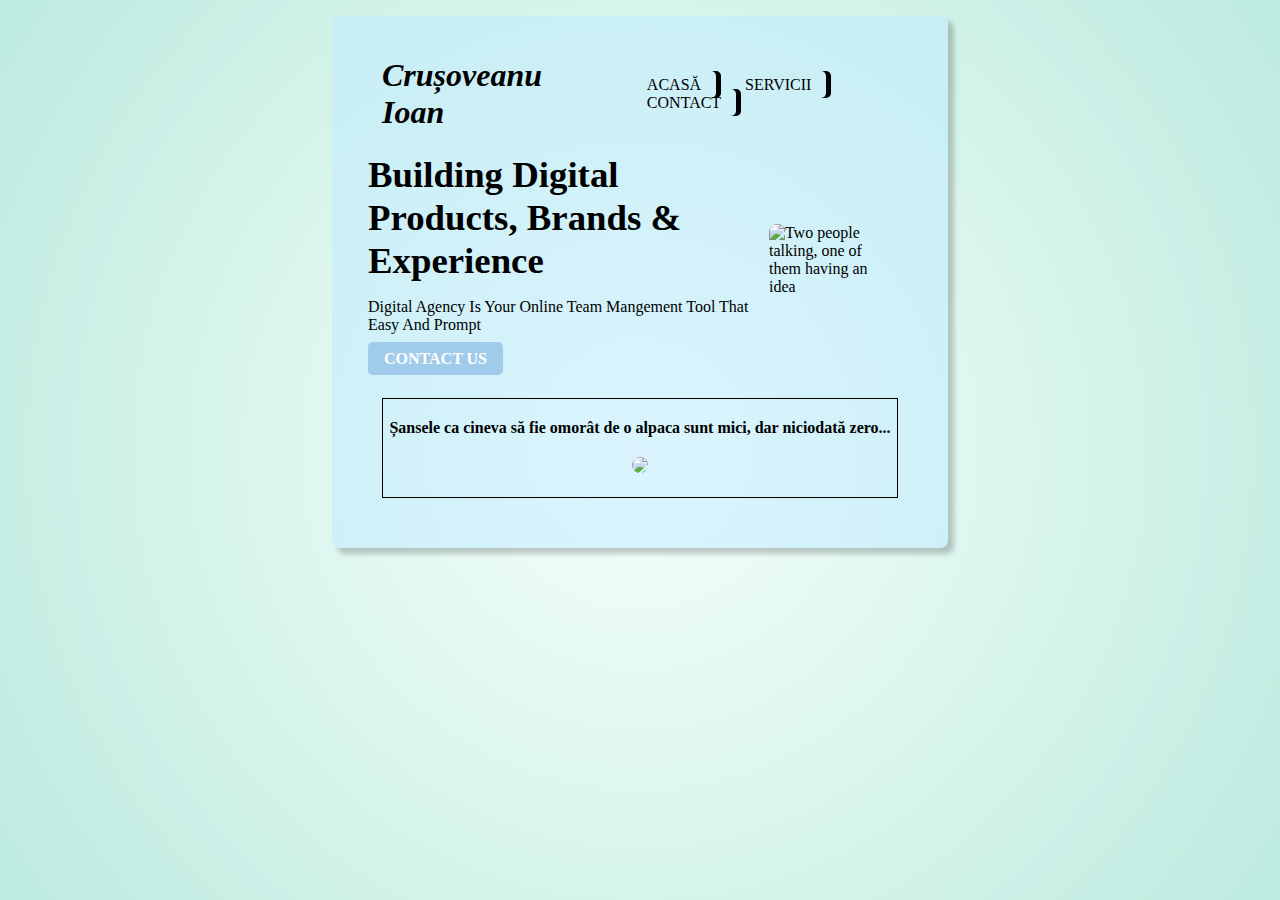
==== index.html @ bdad702a "done" ====
<!DOCTYPE html>
<html lang="en">
  <head>
    <meta charset="UTF-8" />
    <meta name="viewport" content="width=device-width, initial-scale=1.0" />
    <meta http-equiv="X-UA-Compatible" content="ie=edge" />
    <title>Temă CSS</title>
    <link rel="stylesheet" href="style.css"
  </head>
  <body>
    <div class="continut" id="#acasa">
      <header class="site-header">
        <h1>Crușoveanu Ioan</h1>
        <nav class="navigation">
          <a href="#acasa" class="nav-b">Acasă</a>
          <a href="#servicii" class="nav-b">Servicii</a>
          <a href="#contact" class="nav-b">Contact</a>
        </nav>
      </header>
	  <div class="ad">
                <div class="text-ad">
                    <div class="title-ad">building digital products, brands & experience</div>
                    <div class="description-ad">digital agency is your online team mangement tool that easy and prompt
                    </div>
                    <a class="contact-ad" href="#">Contact us</a>
                </div>
            <img src="https://i.imgur.com/SOwjdjD.png" alt="Two people talking, one of them having an idea" class="photo-ad">
      </div>
      <div class="box">
        Șansele ca cineva să fie omorât de o alpaca sunt mici, dar niciodată
        zero...
        <img src="https://i.imgur.com/QLf57qG.png" />
      </div>
    </div>
  </body>
</html>
---- style.css ----
html,
body {
  margin: 0;
  height: 100%;
  overflow: hidden;
}
body {
  background: radial-gradient(circle, #f6fffc, #bdebdf);
}
h1 {
  font-style: italic;
  padding-left: 1.875rem;
}
.site-header {
  display: flex;
  justify-content: space-between;
  align-items: center;
}
.nav-b {
  text-decoration: none;
  color: black;
  padding: 0.313rem 0.938rem;
  margin-inline: 0.313rem;
  box-shadow: 0.313rem 0px black;
  border-radius: 0.313rem;
  text-transform: uppercase;
}
.nav-b:hover {
  background-color: #ff9494;
}
.navigation {
  padding-left: 30px;
}
.ad {
  display: flex;
  justify-content: space-between;
  align-items: center;
  padding-inline:1rem;
}
.title-ad {
  font-size: 2.3rem;
  font-weight: bold;
  text-transform: capitalize;
}
.description-ad {
  text-transform: capitalize;
  font-size: 1rem;
  padding-block: 1rem;
}
.contact-ad {
  text-transform: capitalize;
  text-decoration: none;
  background-color: rgb(161, 203, 235);
  padding:0.5rem 1rem;
  color:white;
  font-weight:bold;
  text-transform: uppercase;
  margin-block: 1rem;
  border-radius: 0.313rem;
}
.photo-ad {
  width: 45%;
  margin-block: 1rem;
  border:0;
}
.continut {
  background-color: #c0eaff80;
  width: 45%;
  margin-inline: auto;
  margin-block: 1rem;
  padding: 1.25rem;
  border-radius: 0.5rem;
  box-shadow: 0.313rem 0.313rem 0.313rem #00000033;
}
.box {
  border: 0.063rem solid black;
  margin: 1.875rem;
  padding-top: 1.25rem;
  text-align: center;
  color: black;
  font-weight: bold;
}
img {
  width: 60%;
  margin: 1.25rem;
  border-radius: 0.5rem;
}
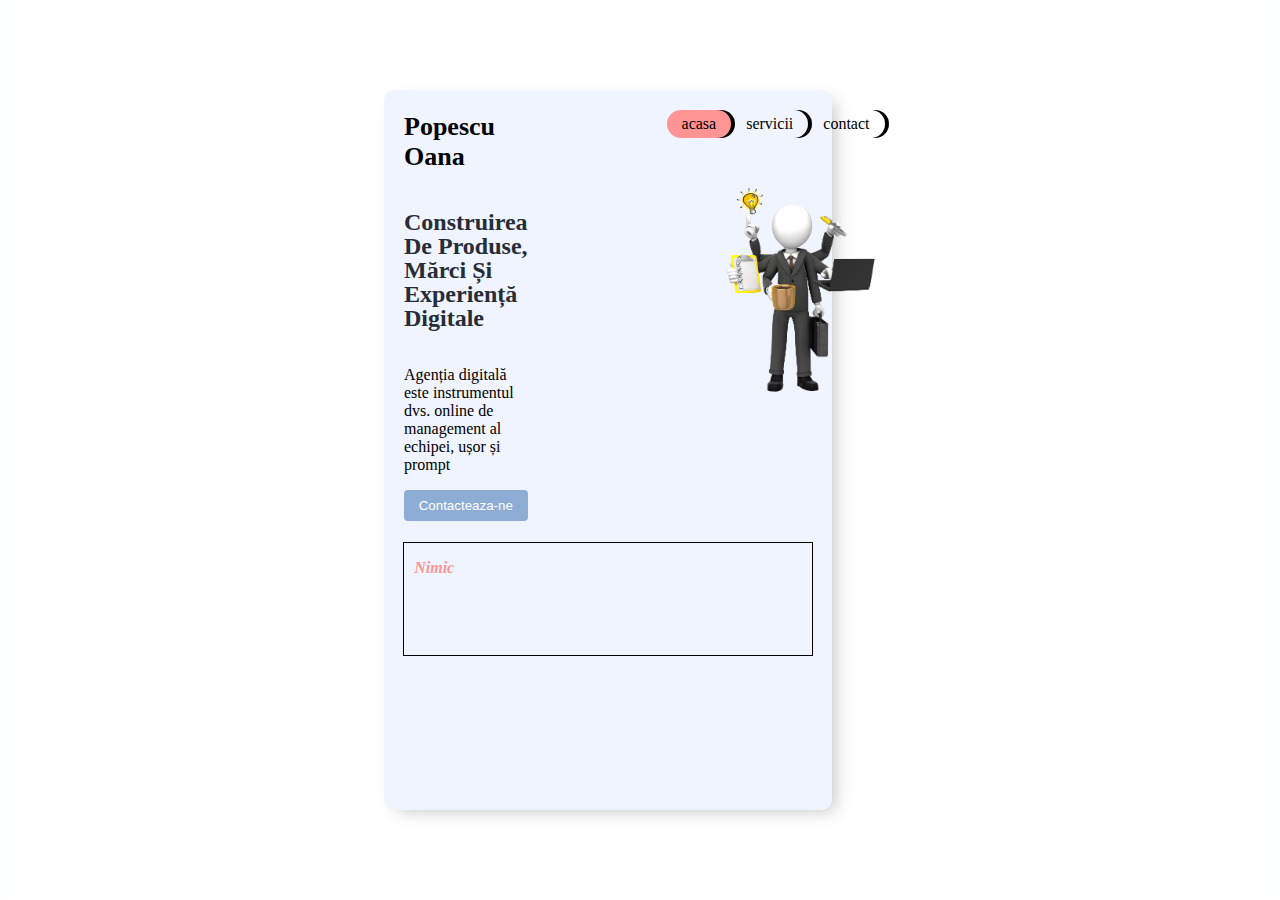
==== commit 384fd44c: "Tema Flex" ====
--- a/index.html
+++ b/index.html
@@ -1,36 +1,155 @@
 <!DOCTYPE html>
 <html lang="en">
-  <head>
-    <meta charset="UTF-8" />
-    <meta name="viewport" content="width=device-width, initial-scale=1.0" />
-    <meta http-equiv="X-UA-Compatible" content="ie=edge" />
-    <title>Temă CSS</title>
-    <link rel="stylesheet" href="style.css"
-  </head>
-  <body>
-    <div class="continut" id="#acasa">
-      <header class="site-header">
-        <h1>Crușoveanu Ioan</h1>
-        <nav class="navigation">
-          <a href="#acasa" class="nav-b">Acasă</a>
-          <a href="#servicii" class="nav-b">Servicii</a>
-          <a href="#contact" class="nav-b">Contact</a>
-        </nav>
-      </header>
-	  <div class="ad">
-                <div class="text-ad">
-                    <div class="title-ad">building digital products, brands & experience</div>
-                    <div class="description-ad">digital agency is your online team mangement tool that easy and prompt
-                    </div>
-                    <a class="contact-ad" href="#">Contact us</a>
-                </div>
-            <img src="https://i.imgur.com/SOwjdjD.png" alt="Two people talking, one of them having an idea" class="photo-ad">
-      </div>
-      <div class="box">
-        Șansele ca cineva să fie omorât de o alpaca sunt mici, dar niciodată
-        zero...
-        <img src="https://i.imgur.com/QLf57qG.png" />
-      </div>
+<head>
+    <meta charset="UTF-8">
+    <meta http-equiv="X-UA-Compatible" content="IE=edge">
+    <meta name="viewport" content="width=device-width, initial-scale=1.0">
+    <link type="text/css" rel="stylesheet" href="style.css" />
+    <title>Tema Flex</title>
+</head>
+
+<style>
+  
+  body {
+    background: radial-gradient(#FFFFFF 90%, #EDFFF7 100%);
+  }
+
+  .block {
+    background: rgba(168, 192, 255, 0.17);
+    box-shadow: 8px 6px 18px -6px rgba(0, 0, 0, 0.25);
+    border-radius: 10px;
+    display: block;
+    width: 35vw;
+    height: 80vh;
+    position: absolute; 
+    top: 10%;
+    left: 30%;
+    display: flex;
+    flex-direction: column;
+  }
+
+  .principal {
+    display: flex;
+    flex-direction: row;
+  }
+
+
+  .left {
+    display: flex;
+    flex-direction: column;
+    padding: 5px 20px;
+  }
+
+  h1 {
+    font-size: 26px;
+  }
+
+  nav {
+    margin-block-start: 20px;
+    margin-inline: 4rem;
+    text-transform: lowercase;
+    display: flex;
+  }
+
+  a {
+    text-decoration: none;
+    color: black;
+   
+  }
+
+  .menu {
+    border-radius: 32px;
+    padding: 5px 15px;
+    border: black;
+    box-shadow: 4px 0 #000000;
+  }
+
+  .active {
+    background: #FF9494;
+    border-radius: 32px;
+    padding: 5px 15px;
+    border: black;
+    box-shadow: 4px 0 #000000;
+  }
+
+  .right {
+    display: flex;
+    flex-direction: column;
+    margin-inline-start: 55px;
+  }
+
+  .business {
+    width: 170px;
+    margin-inline-start: 7rem;
+    margin-block-start: 3rem;
+  }
+
+  h2 {
+    font-family: 'Inter';
+    font-style: normal;
+    font-weight: 700;
+    font-size: 24px;
+    line-height: 100%;
+    text-transform: capitalize;
+    top: 5px;
+
+    color: #272D38;
+  }
+
+  .chenar {
+    border: 1px solid black;
+    height: 7rem;
+    margin-inline: 1.2rem 1.2rem;
+    margin-block: 1rem;
+  }
+  
+  .button {
+    background: #8EADD5;
+    border-radius: 4px;
+    border: #8EADD5;
+    padding: 8px 5px;
+    color: white;
+  }
+
+</style>
+
+<body>
+
+    <div class="block">
+
+        <div class="principal">
+
+
+          <div class="left">
+                <h1>Popescu Oana</h1>
+                <h2>
+                    Construirea de produse, mărci și experiență digitale
+                </h2>
+            
+                <p>
+                    Agenția digitală este instrumentul dvs. online de management al echipei, ușor și prompt
+                </p>
+
+                <button class="button" type="button">Contacteaza-ne</button>
+
+            </div>
+
+            <main class="right">
+                <nav>
+                    <a class="menu active" href="">Acasa</a>
+                    <a class="menu" href="">Servicii</a>
+                    <a class="menu" href="">Contact</a>
+                </nav>
+
+                <img class="business" src="business.png" alt="Business">
+        
+            </main>
+
+        </div>
+
+        <div class="chenar">
+            <p style="margin-inline-start: 10px; font-style: italic; color: #FF9494; font-weight: bolder;">Nimic</p>
+        </div>
     </div>
-  </body>
+</body>
 </html>--- a/style.css
+++ b/style.css
@@ -1,87 +1,116 @@
-html,
 body {
-  margin: 0;
-  height: 100%;
-  overflow: hidden;
-}
-body {
-  background: radial-gradient(circle, #f6fffc, #bdebdf);
-}
-h1 {
-  font-style: italic;
-  padding-left: 1.875rem;
-}
-.site-header {
-  display: flex;
-  justify-content: space-between;
-  align-items: center;
-}
-.nav-b {
-  text-decoration: none;
-  color: black;
-  padding: 0.313rem 0.938rem;
-  margin-inline: 0.313rem;
-  box-shadow: 0.313rem 0px black;
-  border-radius: 0.313rem;
-  text-transform: uppercase;
-}
-.nav-b:hover {
-  background-color: #ff9494;
-}
-.navigation {
-  padding-left: 30px;
-}
-.ad {
-  display: flex;
-  justify-content: space-between;
-  align-items: center;
-  padding-inline:1rem;
-}
-.title-ad {
-  font-size: 2.3rem;
-  font-weight: bold;
-  text-transform: capitalize;
-}
-.description-ad {
-  text-transform: capitalize;
-  font-size: 1rem;
-  padding-block: 1rem;
-}
-.contact-ad {
-  text-transform: capitalize;
-  text-decoration: none;
-  background-color: rgb(161, 203, 235);
-  padding:0.5rem 1rem;
-  color:white;
-  font-weight:bold;
-  text-transform: uppercase;
-  margin-block: 1rem;
-  border-radius: 0.313rem;
-}
-.photo-ad {
-  width: 45%;
-  margin-block: 1rem;
-  border:0;
-}
-.continut {
-  background-color: #c0eaff80;
-  width: 45%;
-  margin-inline: auto;
-  margin-block: 1rem;
-  padding: 1.25rem;
-  border-radius: 0.5rem;
-  box-shadow: 0.313rem 0.313rem 0.313rem #00000033;
-}
-.box {
-  border: 0.063rem solid black;
-  margin: 1.875rem;
-  padding-top: 1.25rem;
-  text-align: center;
-  color: black;
-  font-weight: bold;
-}
-img {
-  width: 60%;
-  margin: 1.25rem;
-  border-radius: 0.5rem;
-}+    background: radial-gradient(#FFFFFF 90%, #EDFFF7 100%);
+  }
+
+  .block {
+    background: rgba(168, 192, 255, 0.17);
+    box-shadow: 8px 6px 18px -6px rgba(0, 0, 0, 0.25);
+    border-radius: 10px;
+    display: block;
+    width: 35vw;
+    height: 80vh;
+    position: absolute; 
+    top: 10%;
+    left: 30%;
+    display: flex;
+    flex-direction: column;
+  }
+
+  .principal {
+    display: flex;
+    flex-direction: row;
+  }
+  
+  /* partea stanga */
+
+
+  .left {
+    display: flex;
+    flex-direction: column;
+    padding: 5px 20px;
+  }
+
+  h1 {
+    font-size: 26px;
+  }
+
+  h2 {
+    font-family: 'Inter';
+    font-style: normal;
+    font-weight: 700;
+    font-size: 24px;
+    line-height: 100%;
+    text-transform: capitalize;
+    top: 5px;
+
+    color: #272D38;
+  }
+
+  .button {
+    background: #8EADD5;
+    border-radius: 4px;
+    border: #8EADD5;
+    padding: 8px 5px;
+    color: white;
+  }
+
+
+
+
+
+ /* partea dreapta */
+
+  .right {
+    display: flex;
+    flex-direction: column;
+    margin-inline-start: 55px;
+  }
+
+  nav {
+    margin-block-start: 20px;
+    margin-inline: 4rem;
+    text-transform: lowercase;
+    display: flex;
+  }
+
+  a {
+    text-decoration: none;
+    color: black;
+   
+  }
+
+  .menu {
+    border-radius: 32px;
+    padding: 5px 15px;
+    border: black;
+    box-shadow: 4px 0 #000000;
+  }
+
+  .active {
+    background: #FF9494;
+    border-radius: 32px;
+    padding: 5px 15px;
+    border: black;
+    box-shadow: 4px 0 #000000;
+  }
+
+  .business {
+    width: 170px;
+    margin-inline-start: 7rem;
+    margin-block-start: 3rem;
+  }
+
+
+
+
+
+
+/* chenarul de jos */
+
+  .chenar {
+    border: 1px solid black;
+    height: 7rem;
+    margin-inline: 1.2rem 1.2rem;
+    margin-block: 1rem;
+  }
+  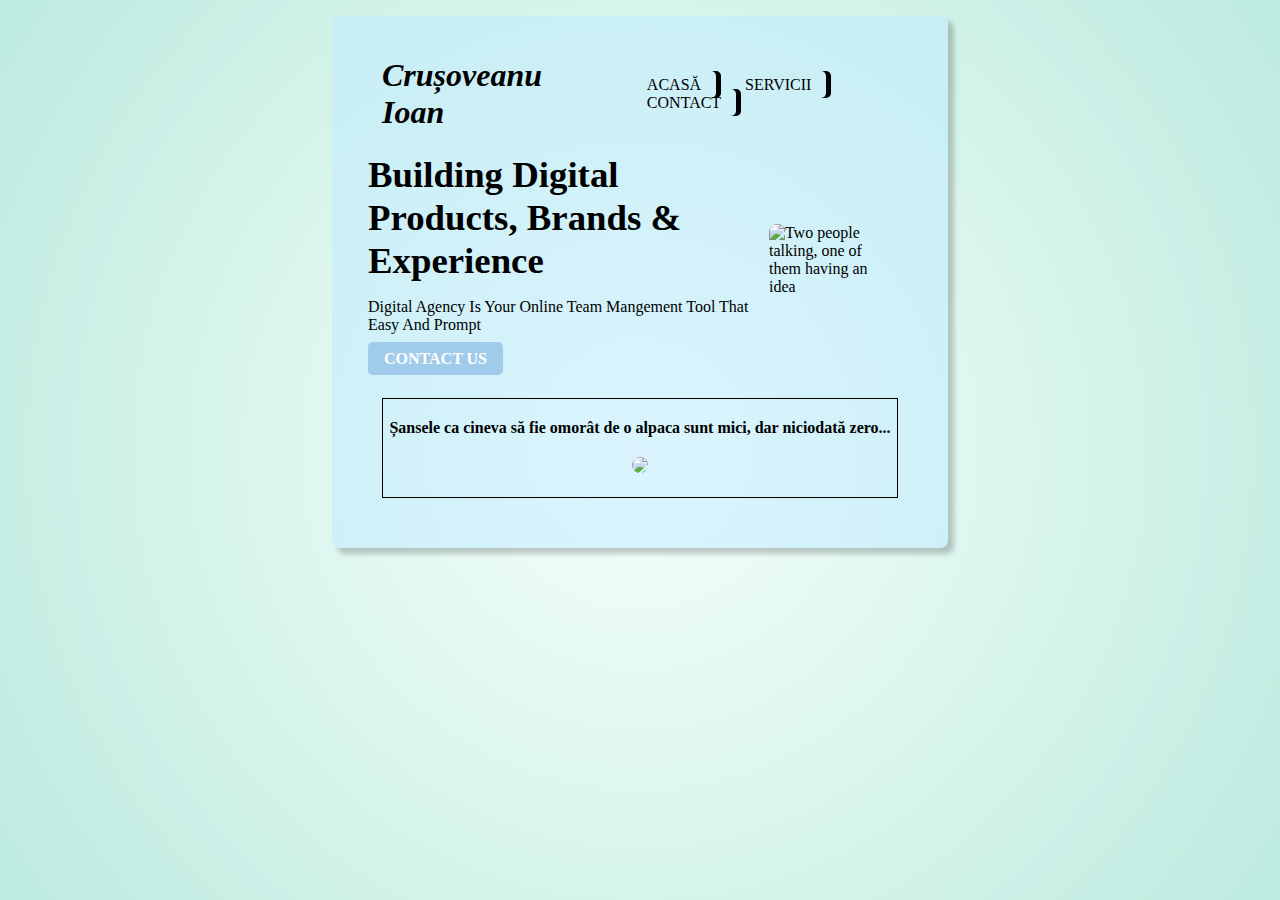
==== commit 06b6fd18: "Merge bdad702a610705b2dba6442e2d29b60a1d181381 into a09ffe804d7f3c242bef5d4a60490d6b0d1aca48" ====
--- a/index.html
+++ b/index.html
@@ -1,155 +1,36 @@
 <!DOCTYPE html>
 <html lang="en">
-<head>
-    <meta charset="UTF-8">
-    <meta http-equiv="X-UA-Compatible" content="IE=edge">
-    <meta name="viewport" content="width=device-width, initial-scale=1.0">
-    <link type="text/css" rel="stylesheet" href="style.css" />
-    <title>Tema Flex</title>
-</head>
-
-<style>
-  
-  body {
-    background: radial-gradient(#FFFFFF 90%, #EDFFF7 100%);
-  }
-
-  .block {
-    background: rgba(168, 192, 255, 0.17);
-    box-shadow: 8px 6px 18px -6px rgba(0, 0, 0, 0.25);
-    border-radius: 10px;
-    display: block;
-    width: 35vw;
-    height: 80vh;
-    position: absolute; 
-    top: 10%;
-    left: 30%;
-    display: flex;
-    flex-direction: column;
-  }
-
-  .principal {
-    display: flex;
-    flex-direction: row;
-  }
-
-
-  .left {
-    display: flex;
-    flex-direction: column;
-    padding: 5px 20px;
-  }
-
-  h1 {
-    font-size: 26px;
-  }
-
-  nav {
-    margin-block-start: 20px;
-    margin-inline: 4rem;
-    text-transform: lowercase;
-    display: flex;
-  }
-
-  a {
-    text-decoration: none;
-    color: black;
-   
-  }
-
-  .menu {
-    border-radius: 32px;
-    padding: 5px 15px;
-    border: black;
-    box-shadow: 4px 0 #000000;
-  }
-
-  .active {
-    background: #FF9494;
-    border-radius: 32px;
-    padding: 5px 15px;
-    border: black;
-    box-shadow: 4px 0 #000000;
-  }
-
-  .right {
-    display: flex;
-    flex-direction: column;
-    margin-inline-start: 55px;
-  }
-
-  .business {
-    width: 170px;
-    margin-inline-start: 7rem;
-    margin-block-start: 3rem;
-  }
-
-  h2 {
-    font-family: 'Inter';
-    font-style: normal;
-    font-weight: 700;
-    font-size: 24px;
-    line-height: 100%;
-    text-transform: capitalize;
-    top: 5px;
-
-    color: #272D38;
-  }
-
-  .chenar {
-    border: 1px solid black;
-    height: 7rem;
-    margin-inline: 1.2rem 1.2rem;
-    margin-block: 1rem;
-  }
-  
-  .button {
-    background: #8EADD5;
-    border-radius: 4px;
-    border: #8EADD5;
-    padding: 8px 5px;
-    color: white;
-  }
-
-</style>
-
-<body>
-
-    <div class="block">
-
-        <div class="principal">
-
-
-          <div class="left">
-                <h1>Popescu Oana</h1>
-                <h2>
-                    Construirea de produse, mărci și experiență digitale
-                </h2>
-            
-                <p>
-                    Agenția digitală este instrumentul dvs. online de management al echipei, ușor și prompt
-                </p>
-
-                <button class="button" type="button">Contacteaza-ne</button>
-
-            </div>
-
-            <main class="right">
-                <nav>
-                    <a class="menu active" href="">Acasa</a>
-                    <a class="menu" href="">Servicii</a>
-                    <a class="menu" href="">Contact</a>
-                </nav>
-
-                <img class="business" src="business.png" alt="Business">
-        
-            </main>
-
-        </div>
-
-        <div class="chenar">
-            <p style="margin-inline-start: 10px; font-style: italic; color: #FF9494; font-weight: bolder;">Nimic</p>
-        </div>
+  <head>
+    <meta charset="UTF-8" />
+    <meta name="viewport" content="width=device-width, initial-scale=1.0" />
+    <meta http-equiv="X-UA-Compatible" content="ie=edge" />
+    <title>Temă CSS</title>
+    <link rel="stylesheet" href="style.css"
+  </head>
+  <body>
+    <div class="continut" id="#acasa">
+      <header class="site-header">
+        <h1>Crușoveanu Ioan</h1>
+        <nav class="navigation">
+          <a href="#acasa" class="nav-b">Acasă</a>
+          <a href="#servicii" class="nav-b">Servicii</a>
+          <a href="#contact" class="nav-b">Contact</a>
+        </nav>
+      </header>
+	  <div class="ad">
+                <div class="text-ad">
+                    <div class="title-ad">building digital products, brands & experience</div>
+                    <div class="description-ad">digital agency is your online team mangement tool that easy and prompt
+                    </div>
+                    <a class="contact-ad" href="#">Contact us</a>
+                </div>
+            <img src="https://i.imgur.com/SOwjdjD.png" alt="Two people talking, one of them having an idea" class="photo-ad">
+      </div>
+      <div class="box">
+        Șansele ca cineva să fie omorât de o alpaca sunt mici, dar niciodată
+        zero...
+        <img src="https://i.imgur.com/QLf57qG.png" />
+      </div>
     </div>
-</body>
+  </body>
 </html>--- a/style.css
+++ b/style.css
@@ -1,116 +1,87 @@
+html,
 body {
-    background: radial-gradient(#FFFFFF 90%, #EDFFF7 100%);
-  }
-
-  .block {
-    background: rgba(168, 192, 255, 0.17);
-    box-shadow: 8px 6px 18px -6px rgba(0, 0, 0, 0.25);
-    border-radius: 10px;
-    display: block;
-    width: 35vw;
-    height: 80vh;
-    position: absolute; 
-    top: 10%;
-    left: 30%;
-    display: flex;
-    flex-direction: column;
-  }
-
-  .principal {
-    display: flex;
-    flex-direction: row;
-  }
-  
-  /* partea stanga */
-
-
-  .left {
-    display: flex;
-    flex-direction: column;
-    padding: 5px 20px;
-  }
-
-  h1 {
-    font-size: 26px;
-  }
-
-  h2 {
-    font-family: 'Inter';
-    font-style: normal;
-    font-weight: 700;
-    font-size: 24px;
-    line-height: 100%;
-    text-transform: capitalize;
-    top: 5px;
-
-    color: #272D38;
-  }
-
-  .button {
-    background: #8EADD5;
-    border-radius: 4px;
-    border: #8EADD5;
-    padding: 8px 5px;
-    color: white;
-  }
-
-
-
-
-
- /* partea dreapta */
-
-  .right {
-    display: flex;
-    flex-direction: column;
-    margin-inline-start: 55px;
-  }
-
-  nav {
-    margin-block-start: 20px;
-    margin-inline: 4rem;
-    text-transform: lowercase;
-    display: flex;
-  }
-
-  a {
-    text-decoration: none;
-    color: black;
-   
-  }
-
-  .menu {
-    border-radius: 32px;
-    padding: 5px 15px;
-    border: black;
-    box-shadow: 4px 0 #000000;
-  }
-
-  .active {
-    background: #FF9494;
-    border-radius: 32px;
-    padding: 5px 15px;
-    border: black;
-    box-shadow: 4px 0 #000000;
-  }
-
-  .business {
-    width: 170px;
-    margin-inline-start: 7rem;
-    margin-block-start: 3rem;
-  }
-
-
-
-
-
-
-/* chenarul de jos */
-
-  .chenar {
-    border: 1px solid black;
-    height: 7rem;
-    margin-inline: 1.2rem 1.2rem;
-    margin-block: 1rem;
-  }
-  +  margin: 0;
+  height: 100%;
+  overflow: hidden;
+}
+body {
+  background: radial-gradient(circle, #f6fffc, #bdebdf);
+}
+h1 {
+  font-style: italic;
+  padding-left: 1.875rem;
+}
+.site-header {
+  display: flex;
+  justify-content: space-between;
+  align-items: center;
+}
+.nav-b {
+  text-decoration: none;
+  color: black;
+  padding: 0.313rem 0.938rem;
+  margin-inline: 0.313rem;
+  box-shadow: 0.313rem 0px black;
+  border-radius: 0.313rem;
+  text-transform: uppercase;
+}
+.nav-b:hover {
+  background-color: #ff9494;
+}
+.navigation {
+  padding-left: 30px;
+}
+.ad {
+  display: flex;
+  justify-content: space-between;
+  align-items: center;
+  padding-inline:1rem;
+}
+.title-ad {
+  font-size: 2.3rem;
+  font-weight: bold;
+  text-transform: capitalize;
+}
+.description-ad {
+  text-transform: capitalize;
+  font-size: 1rem;
+  padding-block: 1rem;
+}
+.contact-ad {
+  text-transform: capitalize;
+  text-decoration: none;
+  background-color: rgb(161, 203, 235);
+  padding:0.5rem 1rem;
+  color:white;
+  font-weight:bold;
+  text-transform: uppercase;
+  margin-block: 1rem;
+  border-radius: 0.313rem;
+}
+.photo-ad {
+  width: 45%;
+  margin-block: 1rem;
+  border:0;
+}
+.continut {
+  background-color: #c0eaff80;
+  width: 45%;
+  margin-inline: auto;
+  margin-block: 1rem;
+  padding: 1.25rem;
+  border-radius: 0.5rem;
+  box-shadow: 0.313rem 0.313rem 0.313rem #00000033;
+}
+.box {
+  border: 0.063rem solid black;
+  margin: 1.875rem;
+  padding-top: 1.25rem;
+  text-align: center;
+  color: black;
+  font-weight: bold;
+}
+img {
+  width: 60%;
+  margin: 1.25rem;
+  border-radius: 0.5rem;
+}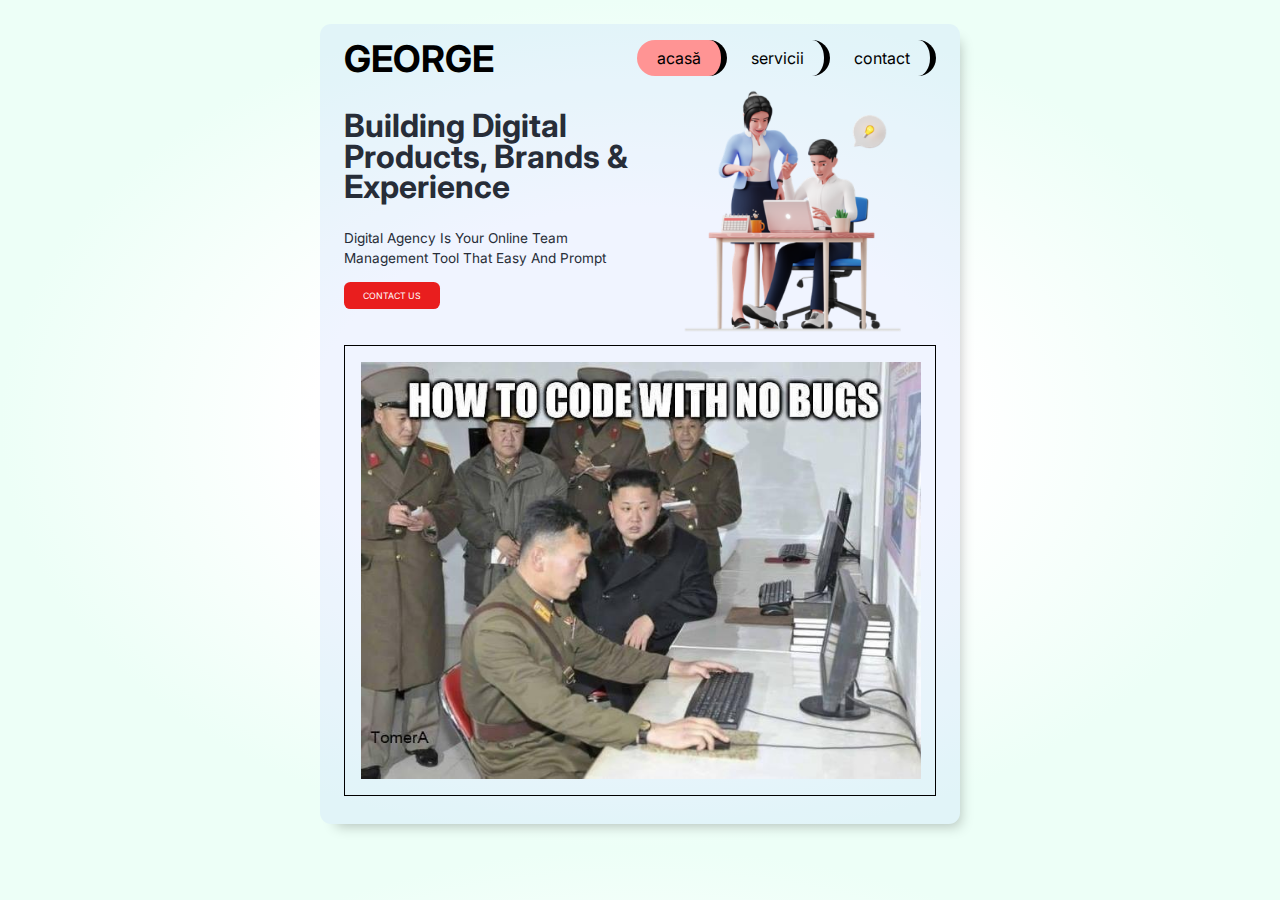
==== commit 64b537d4: "Merge 31b4cf874b5a4712e88a1643a43ad0d0b4fccbed into a09ffe804d7f3c242bef5d4a60490d6b0d1aca48" ====
--- a/index.html
+++ b/index.html
@@ -2,35 +2,172 @@
 <html lang="en">
   <head>
     <meta charset="UTF-8" />
+    <meta http-equiv="X-UA-Compatible" content="IE=edge" />
     <meta name="viewport" content="width=device-width, initial-scale=1.0" />
-    <meta http-equiv="X-UA-Compatible" content="ie=edge" />
-    <title>Temă CSS</title>
-    <link rel="stylesheet" href="style.css"
+    <title>Tema-Flex</title>
+
+    <link rel="preconnect" href="https://fonts.googleapis.com" />
+    <link rel="preconnect" href="https://fonts.gstatic.com" crossorigin />
+    <link
+      href="https://fonts.googleapis.com/css2?family=Frank+Ruhl+Libre:wght@700&family=Inter:wght@400;700&display=swap"
+      rel="stylesheet"
+    />
+
+    <style>
+      * {
+        margin: 0;
+      }
+      body {
+        background: radial-gradient(
+          50% 50% at 50% 50%,
+          #ffffff 51.04%,
+          #edfff7 100%
+        );
+      }
+      .container {
+        --margin: 1.5rem;
+
+        background: rgba(168, 192, 255, 0.17);
+        box-shadow: 0.5rem 0.6rem 0.8rem -0.5rem rgba(0, 0, 0, 0.25);
+        border-radius: 0.7rem;
+        width: 80ch;
+        min-height: calc(70vh - 2 * var(--margin));
+        padding: 0.5rem 1.5rem;
+        margin: var(--margin) auto;
+        box-sizing: border-box;
+        display: flex;
+        flex-direction: column;
+      }
+      h1 {
+        font-size: 2.3rem;
+        font-family: "Inter", sans-serif;
+        text-transform: uppercase;
+        font-style: normal;
+        font-weight: bold;
+        display: inline-block;
+      }
+      .navigation {
+        display: inline-block;
+      }
+      .navigation a {
+        text-decoration: none;
+        color: #000;
+        font-family: "Inter", sans-serif;
+        padding: 0.5rem 1.25rem;
+        margin-block: 0.5rem;
+        display: inline-block;
+        border-inline-end: 0.4rem solid #000;
+        border-radius: 2rem;
+      }
+      .nav-item.active,
+      .nav-item:hover,
+      .nav-item:focus,
+      .nav-item:active {
+        background: #ff9494;
+      }
+      .first-line {
+        display: flex;
+        justify-content: space-between;
+        align-items: center;
+      }
+      .central {
+        display: flex;
+        flex-flow: column wrap;
+        height: 15.5rem;
+        row-gap: 0.5rem;
+        column-gap: 2.3rem;
+      }
+      h2 {
+        color: #272d38;
+        font-size: 2rem;
+        font-family: "Inter", sans-serif;
+        font-style: normal;
+        font-weight: 700;
+        line-height: 1.9rem;
+        margin-block-start: 1.7rem;
+      }
+      p {
+        color: #272d38;
+        font-size: 0.85rem;
+        font-family: "Inter", sans-serif;
+        font-style: normal;
+        font-weight: 400;
+        line-height: 1.25rem;
+        margin-block-start: 1.1rem;
+      }
+      .idea-img {
+        width: 16rem;
+        height: auto;
+        display: flex;
+        margin-inline-end: 1rem;
+      }
+      button {
+        color: #fff;
+        background: #e91e1e;
+        font-size: 0.55rem;
+        font-family: "Inter", sans-serif;
+        text-transform: uppercase;
+        border-radius: 0.4rem;
+        border: none;
+        padding: 0.5rem 1.2rem;
+        margin-block-start: 0.35rem;
+        width: max-content;
+        cursor: pointer;
+      }
+      .content-zone {
+        margin-block-start: 0.8rem;
+        margin-block-end: 1.2rem;
+        padding: 1rem;
+        border: 1px solid #000;
+        flex-grow: 1;
+      }
+      .kim-img {
+        width: 35rem;
+        height: auto;
+        display: flex;
+        align-content: center;
+      }
+    </style>
   </head>
   <body>
-    <div class="continut" id="#acasa">
-      <header class="site-header">
-        <h1>Crușoveanu Ioan</h1>
-        <nav class="navigation">
-          <a href="#acasa" class="nav-b">Acasă</a>
-          <a href="#servicii" class="nav-b">Servicii</a>
-          <a href="#contact" class="nav-b">Contact</a>
-        </nav>
+    <div class="container">
+      <header>
+        <div class="first-line">
+          <h1>George</h1>
+          <nav class="navigation">
+            <a href="#" class="nav-item active">acasă</a>
+            <a href="#" class="nav-item">servicii</a>
+            <a href="#" class="nav-item">contact</a>
+          </nav>
+        </div>
+        <div class="central">
+          <h2>
+            Building Digital <br />Products, Brands &<br />
+            Experience
+          </h2>
+          <p>
+            Digital Agency Is Your Online Team<br />
+            Management Tool That Easy And Prompt
+          </p>
+          <button>Contact Us</button>
+          <img
+            class="idea-img"
+            src="business-people-discussing-business-idea.png"
+            alt="Business people discussing business idea"
+            width="340"
+            height="339"
+          />
+        </div>
       </header>
-	  <div class="ad">
-                <div class="text-ad">
-                    <div class="title-ad">building digital products, brands & experience</div>
-                    <div class="description-ad">digital agency is your online team mangement tool that easy and prompt
-                    </div>
-                    <a class="contact-ad" href="#">Contact us</a>
-                </div>
-            <img src="https://i.imgur.com/SOwjdjD.png" alt="Two people talking, one of them having an idea" class="photo-ad">
-      </div>
-      <div class="box">
-        Șansele ca cineva să fie omorât de o alpaca sunt mici, dar niciodată
-        zero...
-        <img src="https://i.imgur.com/QLf57qG.png" />
-      </div>
+      <main class="content-zone">
+        <img
+          class="kim-img"
+          src="coding_funny.jpg"
+          alt="Kim Jong-un assisting a programmer"
+          width="669"
+          height="499"
+        />
+      </main>
     </div>
   </body>
-</html>+</html>
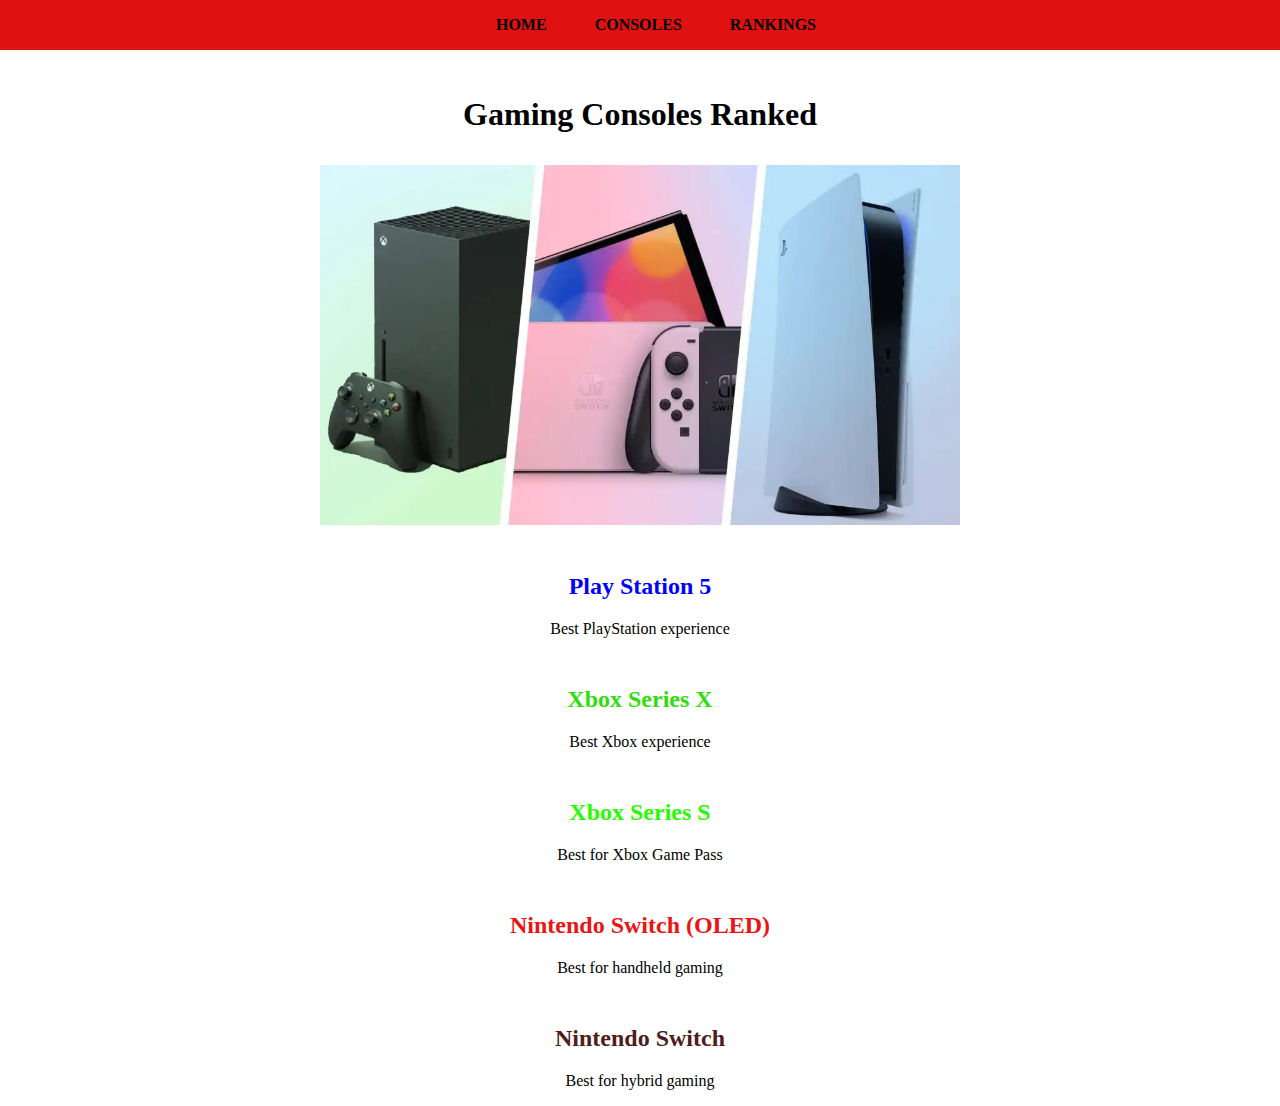
==== commit f91fc260: "tema flex" ====
--- a/index.html
+++ b/index.html
@@ -2,172 +2,52 @@
 <html lang="en">
   <head>
     <meta charset="UTF-8" />
-    <meta http-equiv="X-UA-Compatible" content="IE=edge" />
     <meta name="viewport" content="width=device-width, initial-scale=1.0" />
-    <title>Tema-Flex</title>
-
-    <link rel="preconnect" href="https://fonts.googleapis.com" />
-    <link rel="preconnect" href="https://fonts.gstatic.com" crossorigin />
-    <link
-      href="https://fonts.googleapis.com/css2?family=Frank+Ruhl+Libre:wght@700&family=Inter:wght@400;700&display=swap"
-      rel="stylesheet"
-    />
-
-    <style>
-      * {
-        margin: 0;
-      }
-      body {
-        background: radial-gradient(
-          50% 50% at 50% 50%,
-          #ffffff 51.04%,
-          #edfff7 100%
-        );
-      }
-      .container {
-        --margin: 1.5rem;
-
-        background: rgba(168, 192, 255, 0.17);
-        box-shadow: 0.5rem 0.6rem 0.8rem -0.5rem rgba(0, 0, 0, 0.25);
-        border-radius: 0.7rem;
-        width: 80ch;
-        min-height: calc(70vh - 2 * var(--margin));
-        padding: 0.5rem 1.5rem;
-        margin: var(--margin) auto;
-        box-sizing: border-box;
-        display: flex;
-        flex-direction: column;
-      }
-      h1 {
-        font-size: 2.3rem;
-        font-family: "Inter", sans-serif;
-        text-transform: uppercase;
-        font-style: normal;
-        font-weight: bold;
-        display: inline-block;
-      }
-      .navigation {
-        display: inline-block;
-      }
-      .navigation a {
-        text-decoration: none;
-        color: #000;
-        font-family: "Inter", sans-serif;
-        padding: 0.5rem 1.25rem;
-        margin-block: 0.5rem;
-        display: inline-block;
-        border-inline-end: 0.4rem solid #000;
-        border-radius: 2rem;
-      }
-      .nav-item.active,
-      .nav-item:hover,
-      .nav-item:focus,
-      .nav-item:active {
-        background: #ff9494;
-      }
-      .first-line {
-        display: flex;
-        justify-content: space-between;
-        align-items: center;
-      }
-      .central {
-        display: flex;
-        flex-flow: column wrap;
-        height: 15.5rem;
-        row-gap: 0.5rem;
-        column-gap: 2.3rem;
-      }
-      h2 {
-        color: #272d38;
-        font-size: 2rem;
-        font-family: "Inter", sans-serif;
-        font-style: normal;
-        font-weight: 700;
-        line-height: 1.9rem;
-        margin-block-start: 1.7rem;
-      }
-      p {
-        color: #272d38;
-        font-size: 0.85rem;
-        font-family: "Inter", sans-serif;
-        font-style: normal;
-        font-weight: 400;
-        line-height: 1.25rem;
-        margin-block-start: 1.1rem;
-      }
-      .idea-img {
-        width: 16rem;
-        height: auto;
-        display: flex;
-        margin-inline-end: 1rem;
-      }
-      button {
-        color: #fff;
-        background: #e91e1e;
-        font-size: 0.55rem;
-        font-family: "Inter", sans-serif;
-        text-transform: uppercase;
-        border-radius: 0.4rem;
-        border: none;
-        padding: 0.5rem 1.2rem;
-        margin-block-start: 0.35rem;
-        width: max-content;
-        cursor: pointer;
-      }
-      .content-zone {
-        margin-block-start: 0.8rem;
-        margin-block-end: 1.2rem;
-        padding: 1rem;
-        border: 1px solid #000;
-        flex-grow: 1;
-      }
-      .kim-img {
-        width: 35rem;
-        height: auto;
-        display: flex;
-        align-content: center;
-      }
-    </style>
+    <meta http-equiv="X-UA-Compatible" content="ie=edge" />
+    <title>Tema Flex</title>
+    <link rel="stylesheet" href="style.css" />
   </head>
   <body>
-    <div class="container">
-      <header>
-        <div class="first-line">
-          <h1>George</h1>
-          <nav class="navigation">
-            <a href="#" class="nav-item active">acasă</a>
-            <a href="#" class="nav-item">servicii</a>
-            <a href="#" class="nav-item">contact</a>
-          </nav>
-        </div>
-        <div class="central">
-          <h2>
-            Building Digital <br />Products, Brands &<br />
-            Experience
-          </h2>
-          <p>
-            Digital Agency Is Your Online Team<br />
-            Management Tool That Easy And Prompt
-          </p>
-          <button>Contact Us</button>
-          <img
-            class="idea-img"
-            src="business-people-discussing-business-idea.png"
-            alt="Business people discussing business idea"
-            width="340"
-            height="339"
-          />
-        </div>
-      </header>
-      <main class="content-zone">
-        <img
-          class="kim-img"
-          src="coding_funny.jpg"
-          alt="Kim Jong-un assisting a programmer"
-          width="669"
-          height="499"
-        />
-      </main>
+    <div class="nav">
+      <ul>
+        <li><a href="#">Home</a></li>
+        <li><a href="consoles.html">Consoles</a></li>
+        <li><a href="#">Rankings</a></li>
+      </ul>
+    </div>
+    <div class="content">
+      <h1>Gaming Consoles Ranked</h1>
+      <img id="consoles" src="gamingconsoles.jpg" alt="Gaming Consoles" />
+      <article class="ps5">
+        <h2>Play Station 5</h2>
+        <p>
+          Best PlayStation experience
+        </p>
+      </article>
+      <article class="xboxx">
+        <h2>Xbox Series X</h2>
+        <p>
+          Best Xbox experience
+        </p>
+      </article>
+      <article class="xboxs">
+        <h2>Xbox Series S</h2>
+        <p>
+          Best for Xbox Game Pass
+        </p>
+      </article>
+      <article class="nintentooled">
+        <h2>Nintendo Switch (OLED)</h2>
+        <p>
+          Best for handheld gaming
+        </p>
+      </article>
+      <article class="nintendoswitch">
+        <h2>Nintendo Switch</h2>
+        <p>
+          Best for hybrid gaming
+        </p>
+      </article>
     </div>
   </body>
 </html>
--- a/style.css
+++ b/style.css
@@ -0,0 +1,163 @@
+body {
+    margin: 0;
+    background-color: rgb(255, 255, 255);
+  }
+  
+  .nav {
+    overflow: hidden;
+    background-color: rgb(223, 17, 17);
+    position: fixed;
+    top: 0%;
+    width: 100%;
+    padding: 0.5rem;
+    text-align: center;
+    text-transform: uppercase;
+  }
+  
+  .nav ul {
+    display: flex;
+    justify-content: center;
+    margin: 0;
+    padding: 0;
+  }
+  .nav li {
+    display: inline-block;
+    font-size: 1rem;
+    font-weight: bold;
+    padding: 0.5rem;
+    margin-left: 1rem;
+  }
+  .nav a {
+    color: black;
+    text-decoration: none;
+    padding: 0.5rem;
+  }
+  .nav a:hover {
+    background: rgb(14, 207, 14);
+  }
+  
+  .content {
+    margin-top: 6rem;
+    flex-direction: column;
+  }
+  .content > p {
+    color: black;
+  }
+  h1 {
+    text-align: center;
+  }
+  
+  img {
+    display: block;
+    margin-top: 2rem;
+    margin-left: auto;
+    margin-right: auto;
+    width: 50%;
+    height: 50%;
+  }
+  .ps5 {
+    display: block;
+    margin-top: 3rem;
+    text-align: center;
+    color: blue;;
+  }
+  .ps5 > p {
+    color: black;
+  }
+  .xboxx {
+    display: block;
+    margin-top: 3rem;
+    text-align: center;
+    color: rgb(49, 221, 14);
+  }
+  .xboxx > p {
+    color: black;
+  }
+  .xboxs {
+    display: block;
+    margin-top: 3rem;
+    text-align: center;
+    color: rgb(42, 250, 0);
+  }
+  .xboxs > p {
+    color: black;
+  }
+  .nintentooled {
+    display: block;
+    margin-top: 3rem;
+    text-align: center;
+    color: rgb(235, 20, 20);
+  }
+  .nintentooled > p {
+    color: black;
+  }
+  .nintendoswitch {
+    display: block;
+    margin-top: 3rem;
+    text-align: center;
+    color: rgb(80, 28, 28);
+  }
+  .nintendoswitch > p {
+    color: black;
+  }
+  h2 {
+    text-align: center;
+  }
+  .ps5pc {
+    display: flex;
+    align-items: flex-start;
+    justify-content: center;
+    border: 0.1rem solid;
+    width: 25rem;
+    height: 12rem;
+    margin-left: auto;
+    margin-right: auto
+  }
+  .xboxxpc {
+    display: flex;
+    align-items: flex-start;
+    justify-content: center;
+    border: 0.1rem solid;
+    width: 25rem;
+    height: 11rem;
+    margin-left: auto;
+    margin-right: auto
+  }
+  .xboxspc {
+    display: flex;
+    align-items: flex-start;
+    justify-content: center;
+    border: 0.1rem solid;
+    width: 25rem;
+    height: 12rem;
+    margin-left: auto;
+    margin-right: auto
+  }
+  .oledpc {
+    display: flex;
+    align-items: flex-start;
+    justify-content: center;
+    border: 0.1rem solid;
+    width: 25rem;
+    height: 11rem;
+    margin-left: auto;
+    margin-right: auto
+  }
+  .switchpc {
+    display: flex;
+    align-items: flex-start;
+    justify-content: center;
+    border: 0.1rem solid;
+    width: 25rem;
+    height: 12rem;
+    margin-left: auto;
+    margin-right: auto
+  }
+.description{
+    margin-left: auto;
+    margin-right:auto;
+    width: 60rem;
+    padding-top: 2rem;
+    padding-bottom: 2rem;
+  }
+ 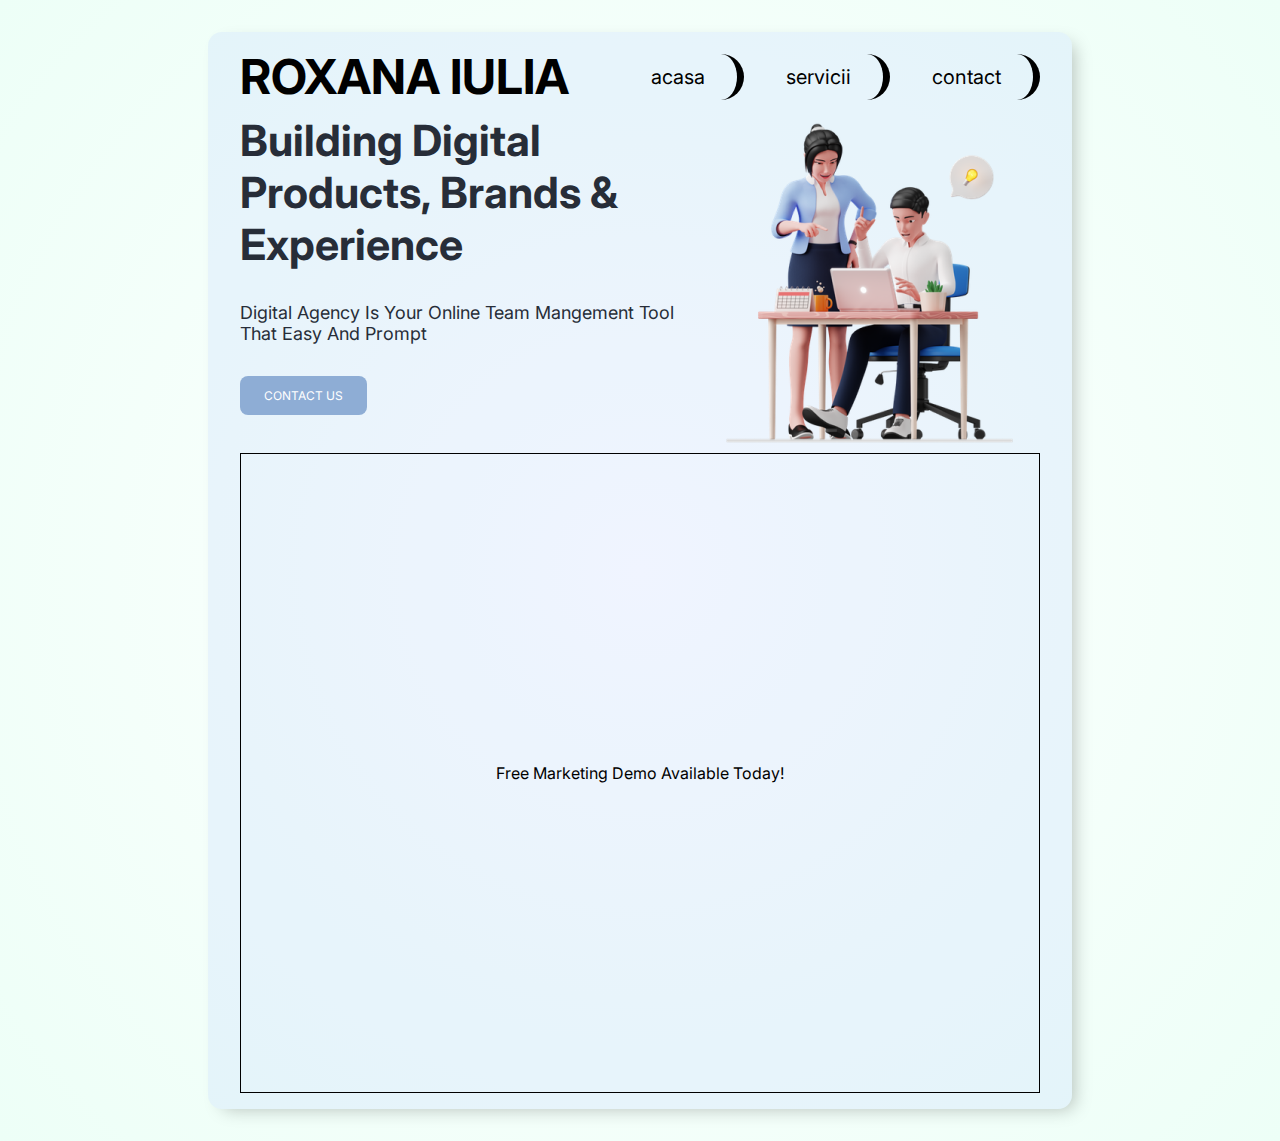
==== commit 234da7ec: "Modificari" ====
--- a/index.html
+++ b/index.html
@@ -1,53 +1,47 @@
 <!DOCTYPE html>
 <html lang="en">
-  <head>
-    <meta charset="UTF-8" />
-    <meta name="viewport" content="width=device-width, initial-scale=1.0" />
-    <meta http-equiv="X-UA-Compatible" content="ie=edge" />
-    <title>Tema Flex</title>
-    <link rel="stylesheet" href="style.css" />
-  </head>
-  <body>
-    <div class="nav">
-      <ul>
-        <li><a href="#">Home</a></li>
-        <li><a href="consoles.html">Consoles</a></li>
-        <li><a href="#">Rankings</a></li>
-      </ul>
+<head>
+    <meta charset="UTF-8">
+    <meta http-equiv="X-UA-Compatible" content="IE=edge">
+    <meta name="viewport" content="width=device-width, initial-scale=1.0">
+    <title>Document</title>
+    <link rel="stylesheet" href="start.css"> </link> 
+    <link rel="stylesheet" href="https://fonts.googleapis.com/css?family=Inter">
+
+</head>
+
+<body>
+    <div class="main-container">
+        <div class="header">
+            <div class="name">Roxana Iulia</div>
+            <div class="nav">
+                <a class="nav-link" href="#">Acasa</a>
+                <a class="nav-link" href="#">Servicii</a>
+                <a class="nav-link" href="#">Contact</a>
+            </div>
+        </div>
+        <div class="bio">
+            <div class="description">
+                <div class="bio2">
+                    Building digital products, brands & experience
+                </div>
+                <div class="bio3">
+                    Digital Agency is your online team mangement tool that easy and prompt
+                </div>
+                <a class="contact" href="#">
+                    Contact us
+                </a>
+            </div>
+            <div class="photo">
+                <img src="business-people-discussing-business-idea.png" 
+                    alt="Two people chatting">
+            </div>
+        </div>
+        <div class="free">
+            Free marketing demo available today!
+        </div>
     </div>
-    <div class="content">
-      <h1>Gaming Consoles Ranked</h1>
-      <img id="consoles" src="gamingconsoles.jpg" alt="Gaming Consoles" />
-      <article class="ps5">
-        <h2>Play Station 5</h2>
-        <p>
-          Best PlayStation experience
-        </p>
-      </article>
-      <article class="xboxx">
-        <h2>Xbox Series X</h2>
-        <p>
-          Best Xbox experience
-        </p>
-      </article>
-      <article class="xboxs">
-        <h2>Xbox Series S</h2>
-        <p>
-          Best for Xbox Game Pass
-        </p>
-      </article>
-      <article class="nintentooled">
-        <h2>Nintendo Switch (OLED)</h2>
-        <p>
-          Best for handheld gaming
-        </p>
-      </article>
-      <article class="nintendoswitch">
-        <h2>Nintendo Switch</h2>
-        <p>
-          Best for hybrid gaming
-        </p>
-      </article>
-    </div>
-  </body>
-</html>
+
+    
+</body>
+</html>--- a/start.css
+++ b/start.css
@@ -0,0 +1,112 @@
+body {
+    background: radial-gradient(circle, #ffffff, #edfff7);
+}
+
+.main-container{
+    display: flex;
+    flex-direction: column;
+    background: #A8C0FF2B;
+    width: 50rem;
+    margin: 32px auto;
+    padding: 16px 32px;
+    box-shadow: 8px 6px 18px -6px rgba(0, 0, 0, 0.25);
+    border-radius: 14px;
+}
+
+.header{
+    display: flex;
+    flex-direction: row;
+    justify-content: space-between;
+    width: 100%;
+
+}
+
+.name{
+    display: flex;
+    font-style: normal;
+    text-transform: uppercase;
+    font-family: Inter;
+    font-weight: 700;
+    font-size: 48px;
+    line-height: 58px;
+}
+
+.nav{
+    display: flex;
+    align-items: center;
+    justify-content: end;
+    gap: 10px;    
+}
+
+.nav-link{
+    display: flex;
+    justify-content: space-evenly;
+    flex-wrap: nowrap;
+    text-decoration: none;
+    text-transform: lowercase;
+    font-size: 20px;
+    font-family: Inter;
+    height: 24px;
+    padding: 11px 32px;
+    color: black;
+    border-right: 7px solid black;
+    border-radius:32px ;
+}
+
+.nav-link:hover {
+    background-color: pink;
+  }
+
+.bio{
+    display: flex;
+    height: 339px;
+    padding-top: 0.5rem;
+
+}
+
+.description{
+    display: flex;
+    align-items: center;
+    gap: 2rem;
+    flex-direction: column;
+    color: #272D38;
+    font-family: Inter;
+    text-transform: capitalize;
+}
+
+.bio2{
+    font-size: 43px;
+    font-weight: 700;
+}
+
+.bio3{
+    font-size: 18px;
+}
+
+.contact{
+    display: flex;
+    align-items: center;
+    justify-content: center;
+    align-self: flex-start;
+    border-radius: 8px;
+    background:#8EADD5;
+    text-decoration: none;
+    text-transform: uppercase;
+    font-size: 12px;
+    color: white;
+   padding: 1em 2em 1em 2em;
+}
+
+.free{
+    display: flex;
+    box-sizing: border-box;
+    align-items: center;   
+    justify-content: center;
+    text-transform: capitalize;
+    font-family: Inter;
+    width: 50rem;
+    height: 40rem;
+    border: 1px solid #000000;
+    flex: none;
+    order: 2;
+}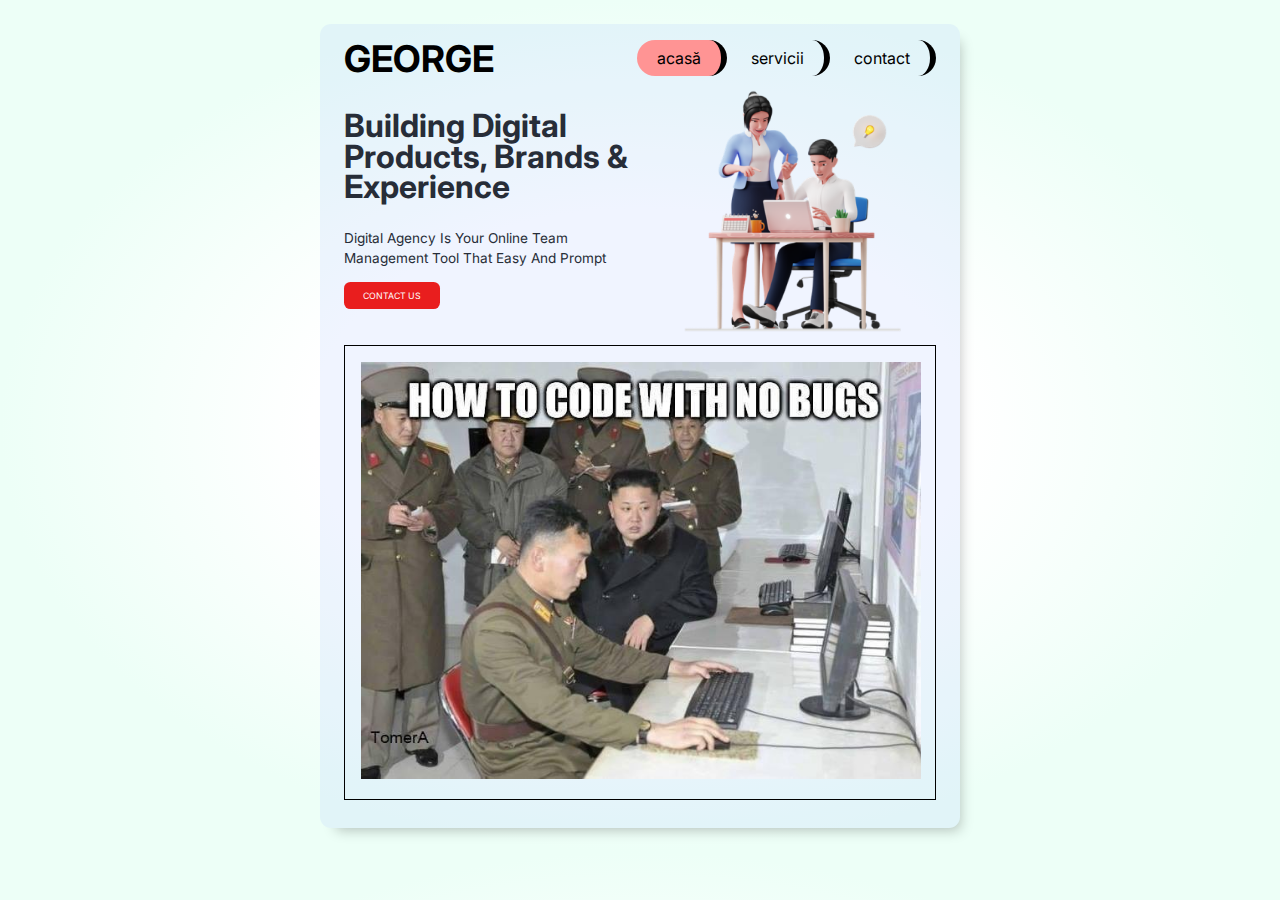
==== commit c07264e2: "corectat" ====
--- a/index.html
+++ b/index.html
@@ -1,47 +1,171 @@
 <!DOCTYPE html>
 <html lang="en">
-<head>
-    <meta charset="UTF-8">
-    <meta http-equiv="X-UA-Compatible" content="IE=edge">
-    <meta name="viewport" content="width=device-width, initial-scale=1.0">
-    <title>Document</title>
-    <link rel="stylesheet" href="start.css"> </link> 
-    <link rel="stylesheet" href="https://fonts.googleapis.com/css?family=Inter">
+  <head>
+    <meta charset="UTF-8" />
+    <meta http-equiv="X-UA-Compatible" content="IE=edge" />
+    <meta name="viewport" content="width=device-width, initial-scale=1.0" />
+    <title>Tema-Flex</title>
 
-</head>
+    <link rel="preconnect" href="https://fonts.googleapis.com" />
+    <link rel="preconnect" href="https://fonts.gstatic.com" crossorigin />
+    <link
+      href="https://fonts.googleapis.com/css2?family=Frank+Ruhl+Libre:wght@700&family=Inter:wght@400;700&display=swap"
+      rel="stylesheet"
+    />
 
-<body>
-    <div class="main-container">
-        <div class="header">
-            <div class="name">Roxana Iulia</div>
-            <div class="nav">
-                <a class="nav-link" href="#">Acasa</a>
-                <a class="nav-link" href="#">Servicii</a>
-                <a class="nav-link" href="#">Contact</a>
-            </div>
+    <style>
+      * {
+        margin: 0;
+      }
+      body {
+        background: radial-gradient(
+          50% 50% at 50% 50%,
+          #ffffff 51.04%,
+          #edfff7 100%
+        );
+      }
+      .container {
+        --margin: 1.5rem;
+
+        background: rgba(168, 192, 255, 0.17);
+        box-shadow: 0.5rem 0.6rem 0.8rem -0.5rem rgba(0, 0, 0, 0.25);
+        border-radius: 0.7rem;
+        width: 80ch;
+        min-height: calc(70vh - 2 * var(--margin));
+        padding: 0.5rem 1.5rem;
+        margin: var(--margin) auto;
+        box-sizing: border-box;
+        display: flex;
+        flex-direction: column;
+      }
+      h1 {
+        font-size: 2.3rem;
+        font-family: "Inter", sans-serif;
+        text-transform: uppercase;
+        font-style: normal;
+        font-weight: bold;
+        display: inline-block;
+      }
+      .navigation {
+        display: inline-block;
+      }
+      .navigation a {
+        text-decoration: none;
+        color: #000;
+        font-family: "Inter", sans-serif;
+        padding: 0.5rem 1.25rem;
+        margin-block: 0.5rem;
+        display: inline-block;
+        border-inline-end: 0.4rem solid #000;
+        border-radius: 2rem;
+      }
+      .nav-item.active,
+      .nav-item:hover,
+      .nav-item:focus,
+      .nav-item:active {
+        background: #ff9494;
+      }
+      .first-line {
+        display: flex;
+        justify-content: space-between;
+        align-items: center;
+      }
+      .central {
+        display: flex;
+        flex-flow: column wrap;
+        height: 15.5rem;
+        row-gap: 0.5rem;
+        column-gap: 2.3rem;
+      }
+      h2 {
+        color: #272d38;
+        font-size: 2rem;
+        font-family: "Inter", sans-serif;
+        font-style: normal;
+        font-weight: 700;
+        line-height: 1.9rem;
+        margin-block-start: 1.7rem;
+      }
+      p {
+        color: #272d38;
+        font-size: 0.85rem;
+        font-family: "Inter", sans-serif;
+        font-style: normal;
+        font-weight: 400;
+        line-height: 1.25rem;
+        margin-block-start: 1.1rem;
+      }
+      .idea-img {
+        width: 16rem;
+        height: auto;
+        display: flex;
+        margin-inline-end: 1rem;
+      }
+      button {
+        color: #fff;
+        background: #e91e1e;
+        font-size: 0.55rem;
+        font-family: "Inter", sans-serif;
+        text-transform: uppercase;
+        border-radius: 0.4rem;
+        border: none;
+        padding: 0.5rem 1.2rem;
+        margin-block-start: 0.35rem;
+        width: max-content;
+        cursor: pointer;
+      }
+      .content-zone {
+        margin-block-start: 0.8rem;
+        margin-block-end: 1.2rem;
+        padding: 1rem;
+        border: 1px solid #000;
+        flex-grow: 1;
+      }
+      .kim-img {
+        width: 35rem;
+        height: auto;
+      }
+    </style>
+  </head>
+  <body>
+    <div class="container">
+      <header>
+        <div class="first-line">
+          <h1>George</h1>
+          <nav class="navigation">
+            <a href="#" class="nav-item active">acasă</a>
+            <a href="#" class="nav-item">servicii</a>
+            <a href="#" class="nav-item">contact</a>
+          </nav>
         </div>
-        <div class="bio">
-            <div class="description">
-                <div class="bio2">
-                    Building digital products, brands & experience
-                </div>
-                <div class="bio3">
-                    Digital Agency is your online team mangement tool that easy and prompt
-                </div>
-                <a class="contact" href="#">
-                    Contact us
-                </a>
-            </div>
-            <div class="photo">
-                <img src="business-people-discussing-business-idea.png" 
-                    alt="Two people chatting">
-            </div>
+        <div class="central">
+          <h2>
+            Building Digital <br />Products, Brands &<br />
+            Experience
+          </h2>
+          <p>
+            Digital Agency Is Your Online Team<br />
+            Management Tool That Easy And Prompt
+          </p>
+          <button>Contact Us</button>
+          <img
+            class="idea-img"
+            src="business-people-discussing-business-idea.png"
+            alt="Business people discussing business idea"
+            width="340"
+            height="339"
+          />
         </div>
-        <div class="free">
-            Free marketing demo available today!
-        </div>
+      </header>
+      <main class="content-zone">
+        <img
+          class="kim-img"
+          src="coding_funny.jpg"
+          alt="Kim Jong-un assisting a programmer"
+          width="669"
+          height="499"
+        />
+      </main>
     </div>
-
-    
-</body>
-</html>+  </body>
+</html>
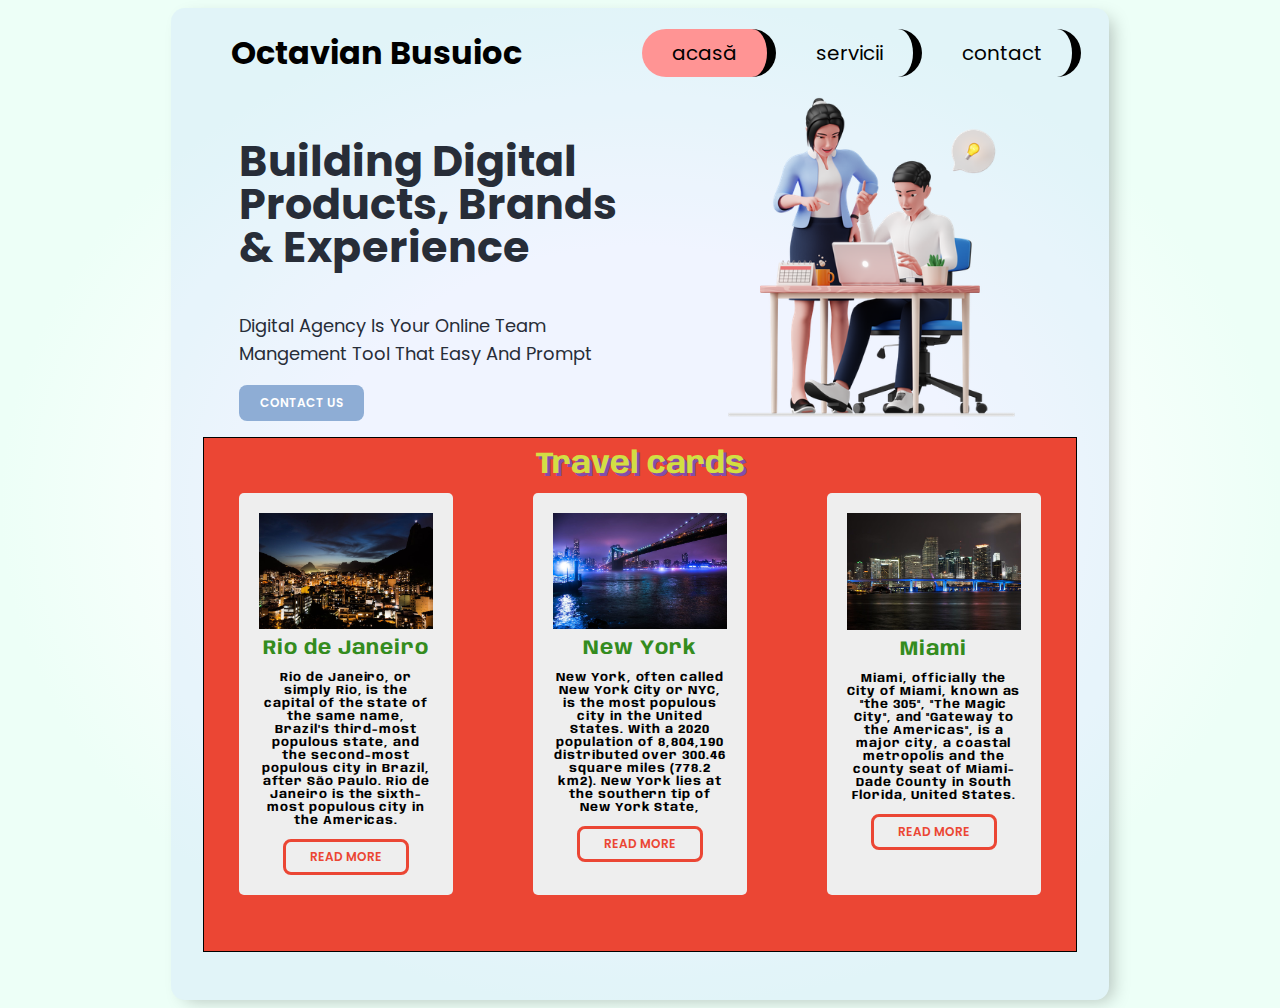
==== commit a99d185c: "Merge df560b9f193027f4219031cbda4b82852e357ec4 into a09ffe804d7f3c242bef5d4a60490d6b0d1aca48" ====
--- a/index.html
+++ b/index.html
@@ -2,170 +2,67 @@
 <html lang="en">
   <head>
     <meta charset="UTF-8" />
-    <meta http-equiv="X-UA-Compatible" content="IE=edge" />
     <meta name="viewport" content="width=device-width, initial-scale=1.0" />
-    <title>Tema-Flex</title>
-
-    <link rel="preconnect" href="https://fonts.googleapis.com" />
-    <link rel="preconnect" href="https://fonts.gstatic.com" crossorigin />
-    <link
-      href="https://fonts.googleapis.com/css2?family=Frank+Ruhl+Libre:wght@700&family=Inter:wght@400;700&display=swap"
-      rel="stylesheet"
-    />
-
-    <style>
-      * {
-        margin: 0;
-      }
-      body {
-        background: radial-gradient(
-          50% 50% at 50% 50%,
-          #ffffff 51.04%,
-          #edfff7 100%
-        );
-      }
-      .container {
-        --margin: 1.5rem;
-
-        background: rgba(168, 192, 255, 0.17);
-        box-shadow: 0.5rem 0.6rem 0.8rem -0.5rem rgba(0, 0, 0, 0.25);
-        border-radius: 0.7rem;
-        width: 80ch;
-        min-height: calc(70vh - 2 * var(--margin));
-        padding: 0.5rem 1.5rem;
-        margin: var(--margin) auto;
-        box-sizing: border-box;
-        display: flex;
-        flex-direction: column;
-      }
-      h1 {
-        font-size: 2.3rem;
-        font-family: "Inter", sans-serif;
-        text-transform: uppercase;
-        font-style: normal;
-        font-weight: bold;
-        display: inline-block;
-      }
-      .navigation {
-        display: inline-block;
-      }
-      .navigation a {
-        text-decoration: none;
-        color: #000;
-        font-family: "Inter", sans-serif;
-        padding: 0.5rem 1.25rem;
-        margin-block: 0.5rem;
-        display: inline-block;
-        border-inline-end: 0.4rem solid #000;
-        border-radius: 2rem;
-      }
-      .nav-item.active,
-      .nav-item:hover,
-      .nav-item:focus,
-      .nav-item:active {
-        background: #ff9494;
-      }
-      .first-line {
-        display: flex;
-        justify-content: space-between;
-        align-items: center;
-      }
-      .central {
-        display: flex;
-        flex-flow: column wrap;
-        height: 15.5rem;
-        row-gap: 0.5rem;
-        column-gap: 2.3rem;
-      }
-      h2 {
-        color: #272d38;
-        font-size: 2rem;
-        font-family: "Inter", sans-serif;
-        font-style: normal;
-        font-weight: 700;
-        line-height: 1.9rem;
-        margin-block-start: 1.7rem;
-      }
-      p {
-        color: #272d38;
-        font-size: 0.85rem;
-        font-family: "Inter", sans-serif;
-        font-style: normal;
-        font-weight: 400;
-        line-height: 1.25rem;
-        margin-block-start: 1.1rem;
-      }
-      .idea-img {
-        width: 16rem;
-        height: auto;
-        display: flex;
-        margin-inline-end: 1rem;
-      }
-      button {
-        color: #fff;
-        background: #e91e1e;
-        font-size: 0.55rem;
-        font-family: "Inter", sans-serif;
-        text-transform: uppercase;
-        border-radius: 0.4rem;
-        border: none;
-        padding: 0.5rem 1.2rem;
-        margin-block-start: 0.35rem;
-        width: max-content;
-        cursor: pointer;
-      }
-      .content-zone {
-        margin-block-start: 0.8rem;
-        margin-block-end: 1.2rem;
-        padding: 1rem;
-        border: 1px solid #000;
-        flex-grow: 1;
-      }
-      .kim-img {
-        width: 35rem;
-        height: auto;
-      }
-    </style>
+    <title>Tema Flex</title>
+    <link rel="stylesheet" href="./style.css" />
   </head>
   <body>
-    <div class="container">
-      <header>
-        <div class="first-line">
-          <h1>George</h1>
-          <nav class="navigation">
-            <a href="#" class="nav-item active">acasă</a>
-            <a href="#" class="nav-item">servicii</a>
-            <a href="#" class="nav-item">contact</a>
-          </nav>
-        </div>
-        <div class="central">
-          <h2>
-            Building Digital <br />Products, Brands &<br />
-            Experience
-          </h2>
-          <p>
-            Digital Agency Is Your Online Team<br />
-            Management Tool That Easy And Prompt
-          </p>
-          <button>Contact Us</button>
-          <img
-            class="idea-img"
-            src="business-people-discussing-business-idea.png"
-            alt="Business people discussing business idea"
-            width="340"
-            height="339"
-          />
-        </div>
-      </header>
-      <main class="content-zone">
-        <img
-          class="kim-img"
-          src="coding_funny.jpg"
-          alt="Kim Jong-un assisting a programmer"
-          width="669"
-          height="499"
-        />
-      </main>
-    </div>
+    <main>
+        <header>
+            <h1>Octavian Busuioc</h1>
+            <nav>
+                <a href="#" class="active">Acasă</a>
+                <a href="#">Servicii</a>
+                <a href="#">Contact</a>
+            </nav>
+        </header>
+        <section class="hero-section">
+            <article>
+                <p class="first-paragraph">Building Digital Products, Brands & Experience</p>
+                <p class="second-paragraph">Digital Agency is your online team mangement tool that easy and prompt</p>
+                <button>Contact Us</button>
+            </article>
+            <aside>
+                <img src="./images/a13c5dc52145089453e8b1c0fa2053ac.png" alt="business people discussing business idea">
+            </aside>
+        </section>
+        <section class="free-zone">
+            <div class="banner">
+              <h2>Travel cards</h2>
+            </div>
+            <div class="cards">
+                <article class="card">
+                        <img class="card-pic" src="./images/Rio.jpeg" alt="Rio city at night">
+                        <div class="card-content">
+                            <h1 class="card-title">Rio de Janeiro</h1>
+                            <p class="card-fragment">Rio de Janeiro, or simply Rio, is the capital of the state of the same name, 
+                              Brazil's third-most populous state, and the second-most populous city in Brazil, after São Paulo. 
+                              Rio de Janeiro is the sixth-most populous city in the Americas.</p>
+                            <button class="card-button">Read more</button>
+                        </div>
+                </article>
+                <article class="card">
+                        <img class="card-pic" src="./images/NY.jpeg" alt="NY city at night">
+                        <div class="card-content">
+                            <h1 class="card-title">New York</h1>
+                            <p class="card-fragment">New York, often called New York City or NYC, is the most populous city in the 
+                              United States. With a 2020 population of 8,804,190 distributed over 300.46 square miles (778.2 km2).
+                              New York lies at the southern tip of New York State,</p>
+                            <button class="card-button">Read more</button>
+                        </div>
+                </article>
+                <article class="card">
+                            <img class="card-pic" src="./images/Miami.jpeg" alt="Miami at night">
+                        <div class="card-content">
+                            <h1 class="card-title">Miami</h1>
+                            <p class="card-fragment">Miami, officially the City of Miami, known as "the 305", "The Magic City", and 
+                              "Gateway to the Americas", is a major city, a coastal metropolis and the county seat of Miami-Dade 
+                              County in South Florida, United States.  </p>
+                            <button class="card-button">Read more</button>
+                        </div>
+                </article>
+            </div>
+        </section>
+    </main>
   </body>
 </html>
--- a/style.css
+++ b/style.css
@@ -0,0 +1,211 @@
+@import url('https://fonts.googleapis.com/css2?family=Poppins:wght@100;200;400;600;700;900&display=swap');
+@import url('https://fonts.googleapis.com/css2?family=Anybody:wght@200;400;500;600;700&display=swap');
+
+:root {
+  --orange:#eb4634;
+  --finger-point: pointer;
+}
+
+body {
+display: flex;
+justify-content: center;
+background: radial-gradient(50% 50% at 50% 50%, #FFFFFF 51.04%, #EDFFF7 100%);
+}
+
+main {
+  display: flex;
+  flex-direction: column;
+  align-items: center;
+  padding: 1rem 2rem;
+  gap: 0.5rem;
+  width: 54.62rem;
+  height: 60rem;
+  background: rgba(168, 192, 255, 0.17);
+  box-shadow: 0.5rem 0.37rem 1.12rem -0.37rem rgba(0, 0, 0, 0.25);
+  border-radius: 0.87rem;
+}
+
+header {
+  display: flex;
+  flex-direction: row;
+  justify-content: space-between;
+  align-items: center;
+  padding: 0rem;
+  gap: 1.06rem;
+  width: 51.12rem;
+  height: 3.62rem;
+}
+
+header > h1 {
+  font-family: 'Poppins', sans-serif;
+}
+
+nav {
+  display: flex;
+  flex-direction: row;
+  align-items: center;
+  padding: 0.31rem 0rem;
+  gap: 0.62rem;
+  width: 25.43rem;
+  height: 3.5rem;
+}
+
+nav > a {
+  display: flex;
+  flex-direction: row;
+  justify-content: center;
+  align-items: center;
+  padding: 0.6em 1.5em;
+  border-radius: 2rem;
+  font-family: 'Poppins', sans-serif;
+  font-style: normal;
+  font-weight: 400;
+  font-size: 1.25rem;
+  line-height: 1.5rem;
+  text-transform: lowercase;
+  text-decoration: none;
+  border-right: 0.6rem #000 solid;
+  color: #000000;
+}
+
+a.active,
+a:hover {
+  background: #FF9494;
+}
+
+.hero-section {
+  display: flex;
+  flex-direction: row;
+  align-items: center;
+  padding: 0rem;
+  gap: 3.56rem;
+  width: 50.17rem;
+  height: 21.18rem;
+}
+
+.first-paragraph {
+  width: 25.42rem;
+  height: 8.06rem;
+  font-family: 'Poppins', sans-serif;
+  font-style: normal;
+  font-weight: 700;
+  font-size: 2.68rem;
+  line-height: 100%;
+  text-transform: capitalize;
+  color: #272D38;
+}
+
+.second-paragraph {
+  width: 25.42rem;
+  height: 3.43rem;
+  font-family: 'Poppins', sans-serif;
+  font-style: normal;
+  font-weight: 400;
+  font-size: 1.12rem;
+  line-height: 1.75rem;
+  text-transform: capitalize;
+  color: #272D38;
+}
+
+button {
+  font-family: 'Poppins', sans-serif;
+  font-style: normal;
+  font-weight: 600;
+  font-size: 0.75rem;
+  line-height: 1.75rem;
+  text-transform: uppercase;
+  color: #FFFFFF;
+  background: #8EADD5;
+  border-radius: 0.5rem;
+  border: none;
+  width: 7.86rem;
+  height: 2.26rem;
+  left: 0rem;
+  top: 14.5rem;
+  cursor: var(--finger-point);
+}
+
+aside > img {
+  width: 21.18rem;
+  height: auto;
+}
+
+.free-zone {
+  box-sizing: border-box;
+  width: 50.25rem;
+  height: 32.18rem;
+  border: 1px solid #000000;
+  display: flex;
+  justify-content: center;
+  align-items: center;
+  width: 100%;
+  background-color: var(--orange);
+}
+
+.banner {
+  position: absolute;
+  top: 26.5rem;
+  left: 500;
+  font-size: 100;
+  font-family: 'Anybody', cursive;
+  color: #d2df43;
+  text-shadow: 0.18rem 0.18rem #834daa;
+  font-size: 1.25rem;
+}
+
+.cards {
+  display: flex;
+  justify-content: space-between;
+  width: 100%;
+}
+
+.card {
+  width: 20%;
+  margin: 2.18rem;
+  padding: 1.25rem 1.25rem;
+  background-color:#eee;
+  border-radius: 0.31rem;
+  transition: transform .3s;
+}
+
+.card-pic {
+  width:100%;
+  height: auto;
+}
+
+.card-pic:hover {
+  transform: scale(2);
+  cursor: var(--finger-point);
+}
+
+.card:hover {
+  box-shadow: 0rem 0rem 1.25rem -0.31rem rgba(0, 0, 0, .2);
+	transform: translateY(-0.5rem);
+}
+
+.card-title {
+  margin: 0.31rem 0;
+  font-size: 1.25rem;
+  letter-spacing: 0.06rem;
+  text-align: center;
+  font-family: 'Anybody', cursive;
+  color: #348c1e;
+}
+
+.card-fragment {
+  font-size: .75rem;
+  letter-spacing: 0.06rem;
+  text-align: center;
+  font-family: 'Anybody', cursive;
+  font-weight: bold;
+}
+
+.card-button {
+  border: solid var(--orange);
+  background-color:#eee;
+  color: var(--orange);
+  display: flex;
+  justify-content:center;
+  margin: auto;
+  cursor: var(--finger-point);
+}
